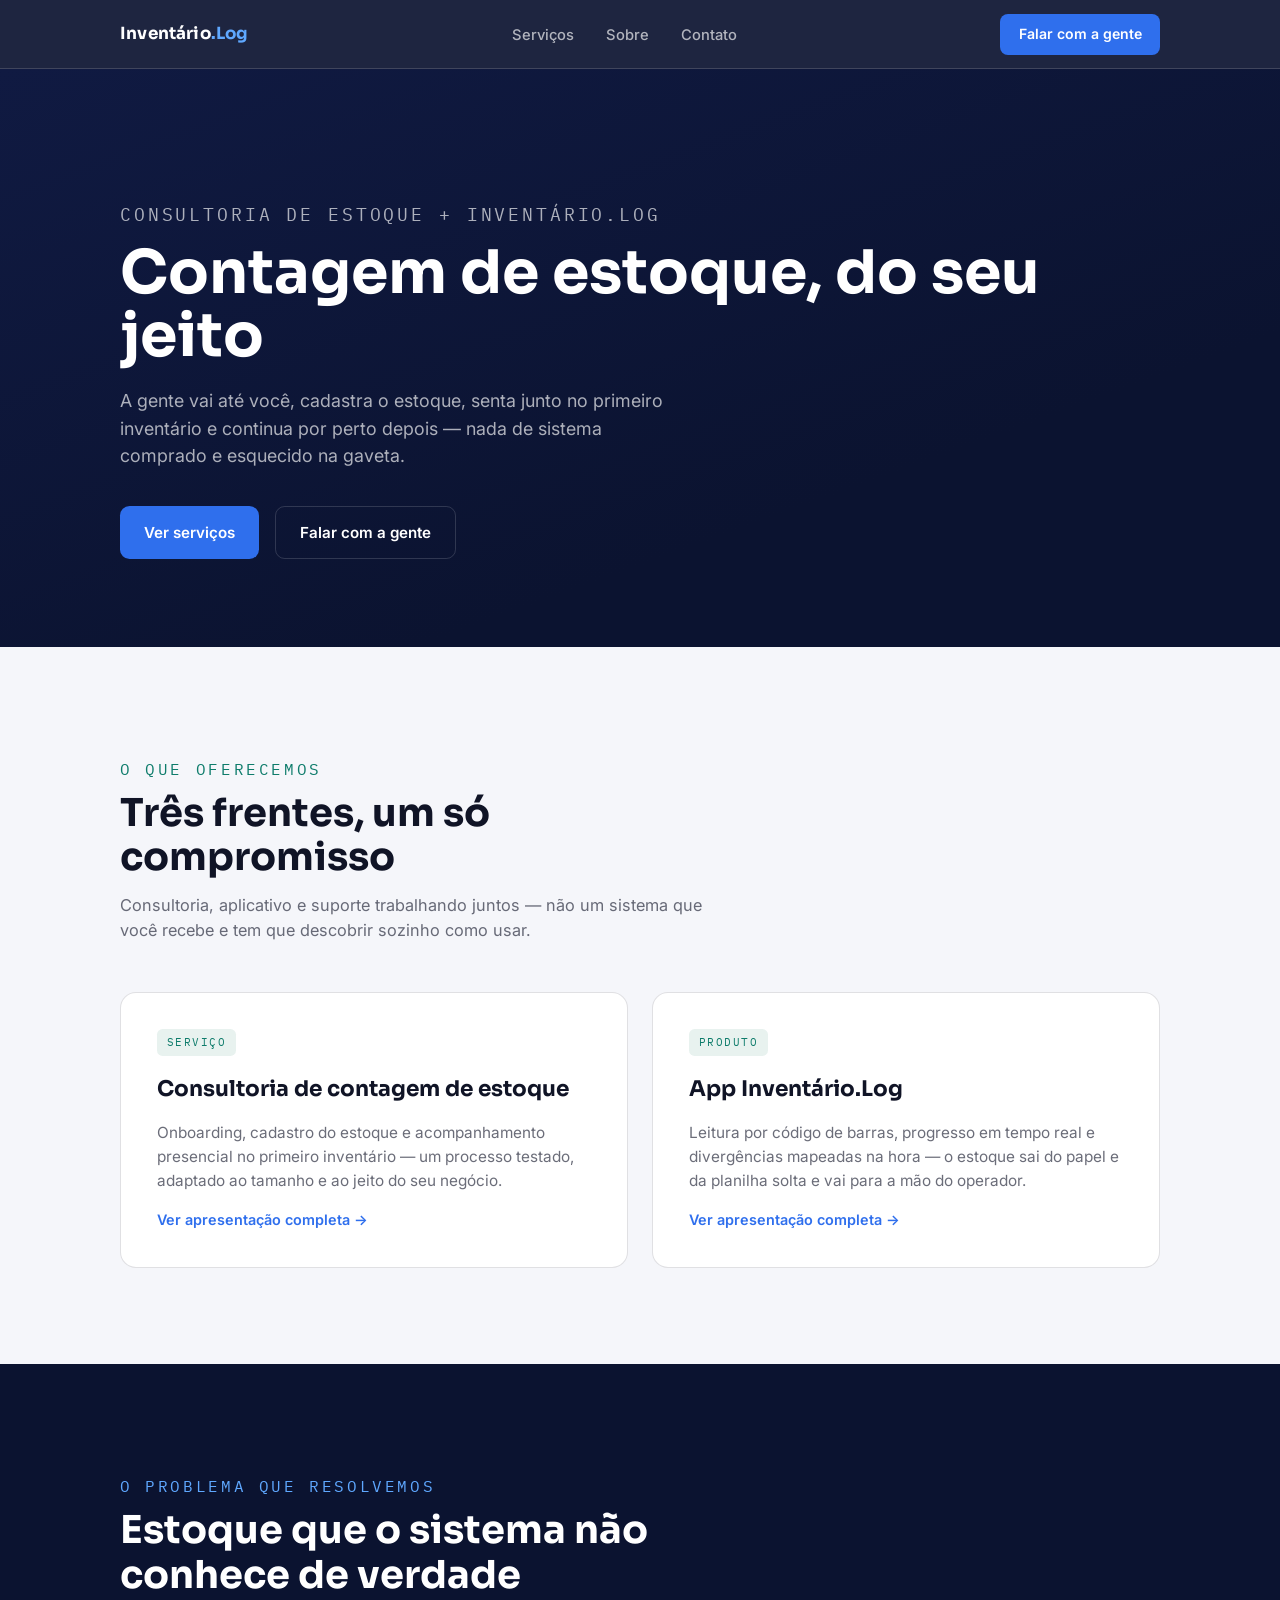
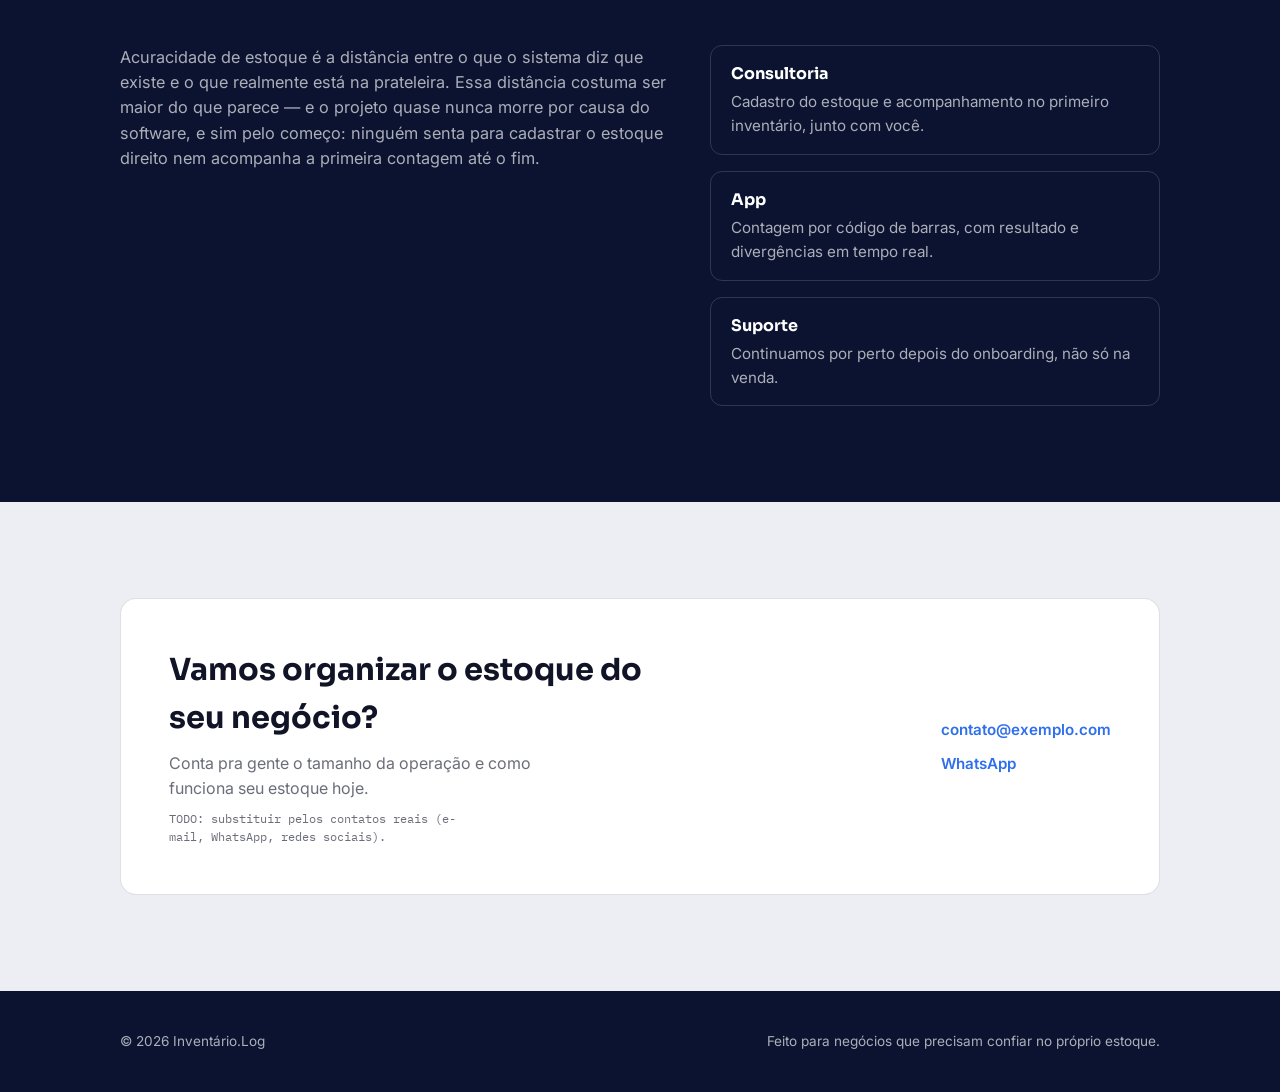
==== index.html @ 57f144ff "Initial site: landing page + service presentations Landing page built from scratch reusing the visua" ====
<!DOCTYPE html>
<html lang="pt-BR">
<head>
<meta charset="UTF-8">
<meta name="viewport" content="width=device-width, initial-scale=1.0">
<title>Inventário.Log — Consultoria e app de contagem de estoque</title>
<meta name="description" content="Consultoria de contagem de estoque + Inventário.Log: app para contar, conferir e organizar o estoque com leitura de código de barras e resultado em tempo real.">
<link rel="preconnect" href="https://fonts.googleapis.com">
<link rel="preconnect" href="https://fonts.gstatic.com" crossorigin>
<link href="https://fonts.googleapis.com/css2?family=Sora:wght@400;500;600;700;800&family=Inter:wght@400;500;600;700&family=IBM+Plex+Mono:wght@400;500;600&display=swap" rel="stylesheet">
<link rel="stylesheet" href="assets/css/site.css">
</head>
<body>

<nav class="nav">
  <div class="wrap">
    <a class="nav-logo" href="#top">Inventário<span>.Log</span></a>
    <ul class="nav-links">
      <li><a href="#servicos">Serviços</a></li>
      <li><a href="#sobre">Sobre</a></li>
      <li><a href="#contato">Contato</a></li>
    </ul>
    <a class="nav-cta" href="#contato">Falar com a gente</a>
  </div>
</nav>

<header class="hero" id="top">
  <div class="wrap">
    <p class="eyebrow">Consultoria de estoque + Inventário.Log</p>
    <h1>Contagem de estoque, do seu jeito</h1>
    <p>A gente vai até você, cadastra o estoque, senta junto no primeiro inventário e continua por perto depois — nada de sistema comprado e esquecido na gaveta.</p>
    <div class="hero-actions">
      <a class="btn btn-primary" href="#servicos">Ver serviços</a>
      <a class="btn btn-ghost" href="#contato">Falar com a gente</a>
    </div>
  </div>
</header>

<section class="services" id="servicos">
  <div class="wrap">
    <div class="section-head">
      <p class="eyebrow">O que oferecemos</p>
      <h2>Três frentes, um só compromisso</h2>
      <p>Consultoria, aplicativo e suporte trabalhando juntos — não um sistema que você recebe e tem que descobrir sozinho como usar.</p>
    </div>
    <div class="service-grid">
      <a class="service-card" href="servicos/consultoria.html">
        <span class="service-tag">Serviço</span>
        <h3>Consultoria de contagem de estoque</h3>
        <p>Onboarding, cadastro do estoque e acompanhamento presencial no primeiro inventário — um processo testado, adaptado ao tamanho e ao jeito do seu negócio.</p>
        <span class="service-link">Ver apresentação completa →</span>
      </a>
      <a class="service-card" href="servicos/inventario-log.html">
        <span class="service-tag">Produto</span>
        <h3>App Inventário.Log</h3>
        <p>Leitura por código de barras, progresso em tempo real e divergências mapeadas na hora — o estoque sai do papel e da planilha solta e vai para a mão do operador.</p>
        <span class="service-link">Ver apresentação completa →</span>
      </a>
    </div>
  </div>
</section>

<section class="about" id="sobre">
  <div class="wrap">
    <div class="section-head">
      <p class="eyebrow">O problema que resolvemos</p>
      <h2>Estoque que o sistema não conhece de verdade</h2>
    </div>
    <div class="about-grid">
      <p>Acuracidade de estoque é a distância entre o que o sistema diz que existe e o que realmente está na prateleira. Essa distância costuma ser maior do que parece — e o projeto quase nunca morre por causa do software, e sim pelo começo: ninguém senta para cadastrar o estoque direito nem acompanha a primeira contagem até o fim.</p>
      <ul class="about-list">
        <li><strong>Consultoria</strong>Cadastro do estoque e acompanhamento no primeiro inventário, junto com você.</li>
        <li><strong>App</strong>Contagem por código de barras, com resultado e divergências em tempo real.</li>
        <li><strong>Suporte</strong>Continuamos por perto depois do onboarding, não só na venda.</li>
      </ul>
    </div>
  </div>
</section>

<section class="contact" id="contato">
  <div class="wrap">
    <div class="contact-box">
      <div>
        <h2>Vamos organizar o estoque do seu negócio?</h2>
        <p>Conta pra gente o tamanho da operação e como funciona seu estoque hoje.</p>
        <p class="todo-note">TODO: substituir pelos contatos reais (e-mail, WhatsApp, redes sociais).</p>
      </div>
      <div class="contact-links">
        <a href="mailto:contato@exemplo.com">contato@exemplo.com</a>
        <a href="https://wa.me/5500000000000">WhatsApp</a>
      </div>
    </div>
  </div>
</section>

<footer>
  <div class="wrap">
    <span>© <span id="year"></span> Inventário.Log</span>
    <span>Feito para negócios que precisam confiar no próprio estoque.</span>
  </div>
</footer>

<script>document.getElementById('year').textContent = new Date().getFullYear();</script>
</body>
</html>
---- assets/css/site.css ----
:root{
  --navy:#0B1330;
  --navy-2:#101A42;
  --blue:#2F6FED;
  --blue-2:#5FA8FF;
  --teal:#0E7C6B;
  --mint:#E8F2EF;
  --green:#1E9E4A;
  --red:#E5484D;
  --paper:#F5F6FA;
  --paper-2:#ECEEF4;
  --ink:#101426;
  --muted:rgba(16,20,38,.62);
  --line:rgba(16,20,38,.13);
  --on-navy-muted:rgba(255,255,255,.66);
  --on-navy-line:rgba(255,255,255,.15);
  --display:'Sora',system-ui,sans-serif;
  --body:'Inter',system-ui,sans-serif;
  --mono:'IBM Plex Mono',ui-monospace,monospace;
}

*{ box-sizing:border-box; margin:0; padding:0; }
html{ scroll-behavior:smooth; }
body{
  font-family:var(--body);
  background:var(--paper);
  color:var(--ink);
  -webkit-font-smoothing:antialiased;
  line-height:1.55;
}
img{ max-width:100%; display:block; }
a{ color:inherit; }
::selection{ background:var(--teal); color:#fff; }

.wrap{ max-width:1120px; margin:0 auto; padding:0 clamp(1.25rem,4vw,2.5rem); }

/* NAV */
.nav{
  position:sticky; top:0; z-index:20;
  background:rgba(11,19,48,.92); backdrop-filter:blur(8px);
  border-bottom:1px solid var(--on-navy-line);
}
.nav .wrap{ display:flex; align-items:center; justify-content:space-between; height:4.25rem; }
.nav-logo{ font-family:var(--display); font-weight:700; color:#fff; font-size:1.05rem; letter-spacing:.01em; text-decoration:none; }
.nav-logo span{ color:var(--blue-2); }
.nav-links{ display:flex; gap:clamp(1rem,3vw,2rem); list-style:none; }
.nav-links a{ color:var(--on-navy-muted); text-decoration:none; font-size:.92rem; font-weight:500; transition:color .2s ease; }
.nav-links a:hover{ color:#fff; }
.nav-cta{
  background:var(--blue); color:#fff; text-decoration:none; font-size:.88rem; font-weight:600;
  padding:.6rem 1.15rem; border-radius:.5rem; transition:background .2s ease;
}
.nav-cta:hover{ background:var(--blue-2); }
.nav-toggle{ display:none; }

/* HERO */
.hero{
  background:linear-gradient(160deg,var(--navy-2) 0%, var(--navy) 70%);
  color:#fff;
  padding:clamp(4.5rem,10vw,7rem) 0 clamp(3.5rem,8vw,5.5rem);
}
.eyebrow{
  font-family:var(--mono); font-size:.75rem; letter-spacing:.16em; text-transform:uppercase;
  color:var(--blue-2);
}
.hero h1{
  font-family:var(--display); font-weight:700; line-height:1.05;
  font-size:clamp(2.2rem,5.5vw,3.75rem); max-width:20ch; margin-top:.75rem;
}
.hero p{
  font-size:clamp(1rem,1.4vw,1.2rem); max-width:52ch; margin-top:1.25rem;
  color:var(--on-navy-muted);
}
.hero-actions{ display:flex; gap:1rem; flex-wrap:wrap; margin-top:2.25rem; }
.btn{
  display:inline-flex; align-items:center; gap:.5rem; text-decoration:none;
  font-weight:600; font-size:.95rem; padding:.85rem 1.5rem; border-radius:.6rem;
  transition:transform .2s ease, background .2s ease, border-color .2s ease;
}
.btn:hover{ transform:translateY(-2px); }
.btn-primary{ background:var(--blue); color:#fff; }
.btn-primary:hover{ background:var(--blue-2); }
.btn-ghost{ background:transparent; color:#fff; border:1px solid var(--on-navy-line); }
.btn-ghost:hover{ border-color:var(--blue-2); }

/* SECTIONS */
section{ padding:clamp(3.5rem,8vw,6rem) 0; }
.section-head{ max-width:60ch; margin-bottom:clamp(2rem,5vw,3rem); }
.section-head .eyebrow{ color:var(--teal); }
.section-head h2{
  font-family:var(--display); font-weight:700; font-size:clamp(1.7rem,3.5vw,2.4rem);
  margin-top:.6rem; line-height:1.15;
}
.section-head p{ color:var(--muted); margin-top:.85rem; font-size:1.02rem; }

/* SERVICES */
.services{ background:var(--paper); }
.service-grid{ display:grid; grid-template-columns:repeat(auto-fit,minmax(300px,1fr)); gap:1.5rem; }
.service-card{
  background:#fff; border:1px solid var(--line); border-radius:1rem;
  padding:clamp(1.75rem,3vw,2.25rem); text-decoration:none; color:var(--ink);
  display:flex; flex-direction:column; gap:1rem;
  transition:transform .25s ease, box-shadow .25s ease, border-color .25s ease;
}
.service-card:hover{
  transform:translateY(-4px); border-color:var(--blue-2);
  box-shadow:0 20px 40px -24px rgba(11,19,48,.35);
}
.service-tag{
  font-family:var(--mono); font-size:.7rem; letter-spacing:.14em; text-transform:uppercase;
  color:var(--teal); background:var(--mint); padding:.3rem .6rem; border-radius:.35rem; align-self:flex-start;
}
.service-card h3{ font-family:var(--display); font-size:1.35rem; font-weight:700; }
.service-card p{ color:var(--muted); font-size:.96rem; flex:1; }
.service-link{ font-weight:600; font-size:.9rem; color:var(--blue); display:inline-flex; align-items:center; gap:.4rem; }
.service-card:hover .service-link{ color:var(--blue-2); }

/* ABOUT */
.about{ background:var(--navy); color:#fff; }
.about .section-head .eyebrow{ color:var(--blue-2); }
.about-grid{ display:grid; grid-template-columns:1.1fr .9fr; gap:2.5rem; align-items:start; }
.about-grid p{ color:var(--on-navy-muted); font-size:1.02rem; }
.about-list{ list-style:none; display:flex; flex-direction:column; gap:1rem; }
.about-list li{
  border:1px solid var(--on-navy-line); border-radius:.75rem; padding:1rem 1.25rem;
  font-size:.95rem; color:var(--on-navy-muted);
}
.about-list strong{ display:block; color:#fff; font-family:var(--display); font-size:1rem; margin-bottom:.25rem; }
@media (max-width:820px){ .about-grid{ grid-template-columns:1fr; } }

/* CONTACT */
.contact{ background:var(--paper-2); }
.contact-box{
  background:#fff; border:1px solid var(--line); border-radius:1rem;
  padding:clamp(2rem,5vw,3rem); display:flex; flex-wrap:wrap; gap:2rem; justify-content:space-between; align-items:center;
}
.contact-box h2{ font-family:var(--display); font-size:clamp(1.4rem,3vw,1.9rem); max-width:22ch; }
.contact-box p{ color:var(--muted); margin-top:.6rem; max-width:42ch; }
.contact-links{ display:flex; flex-direction:column; gap:.6rem; font-size:.95rem; }
.contact-links a{ text-decoration:none; color:var(--blue); font-weight:600; }
.todo-note{ font-family:var(--mono); font-size:.72rem; color:var(--red); margin-top:.5rem; }

/* FOOTER */
footer{ background:var(--navy); color:var(--on-navy-muted); padding:2.5rem 0; font-size:.85rem; }
footer .wrap{ display:flex; justify-content:space-between; flex-wrap:wrap; gap:1rem; }

@media (max-width:720px){
  .nav-links{ display:none; }
}
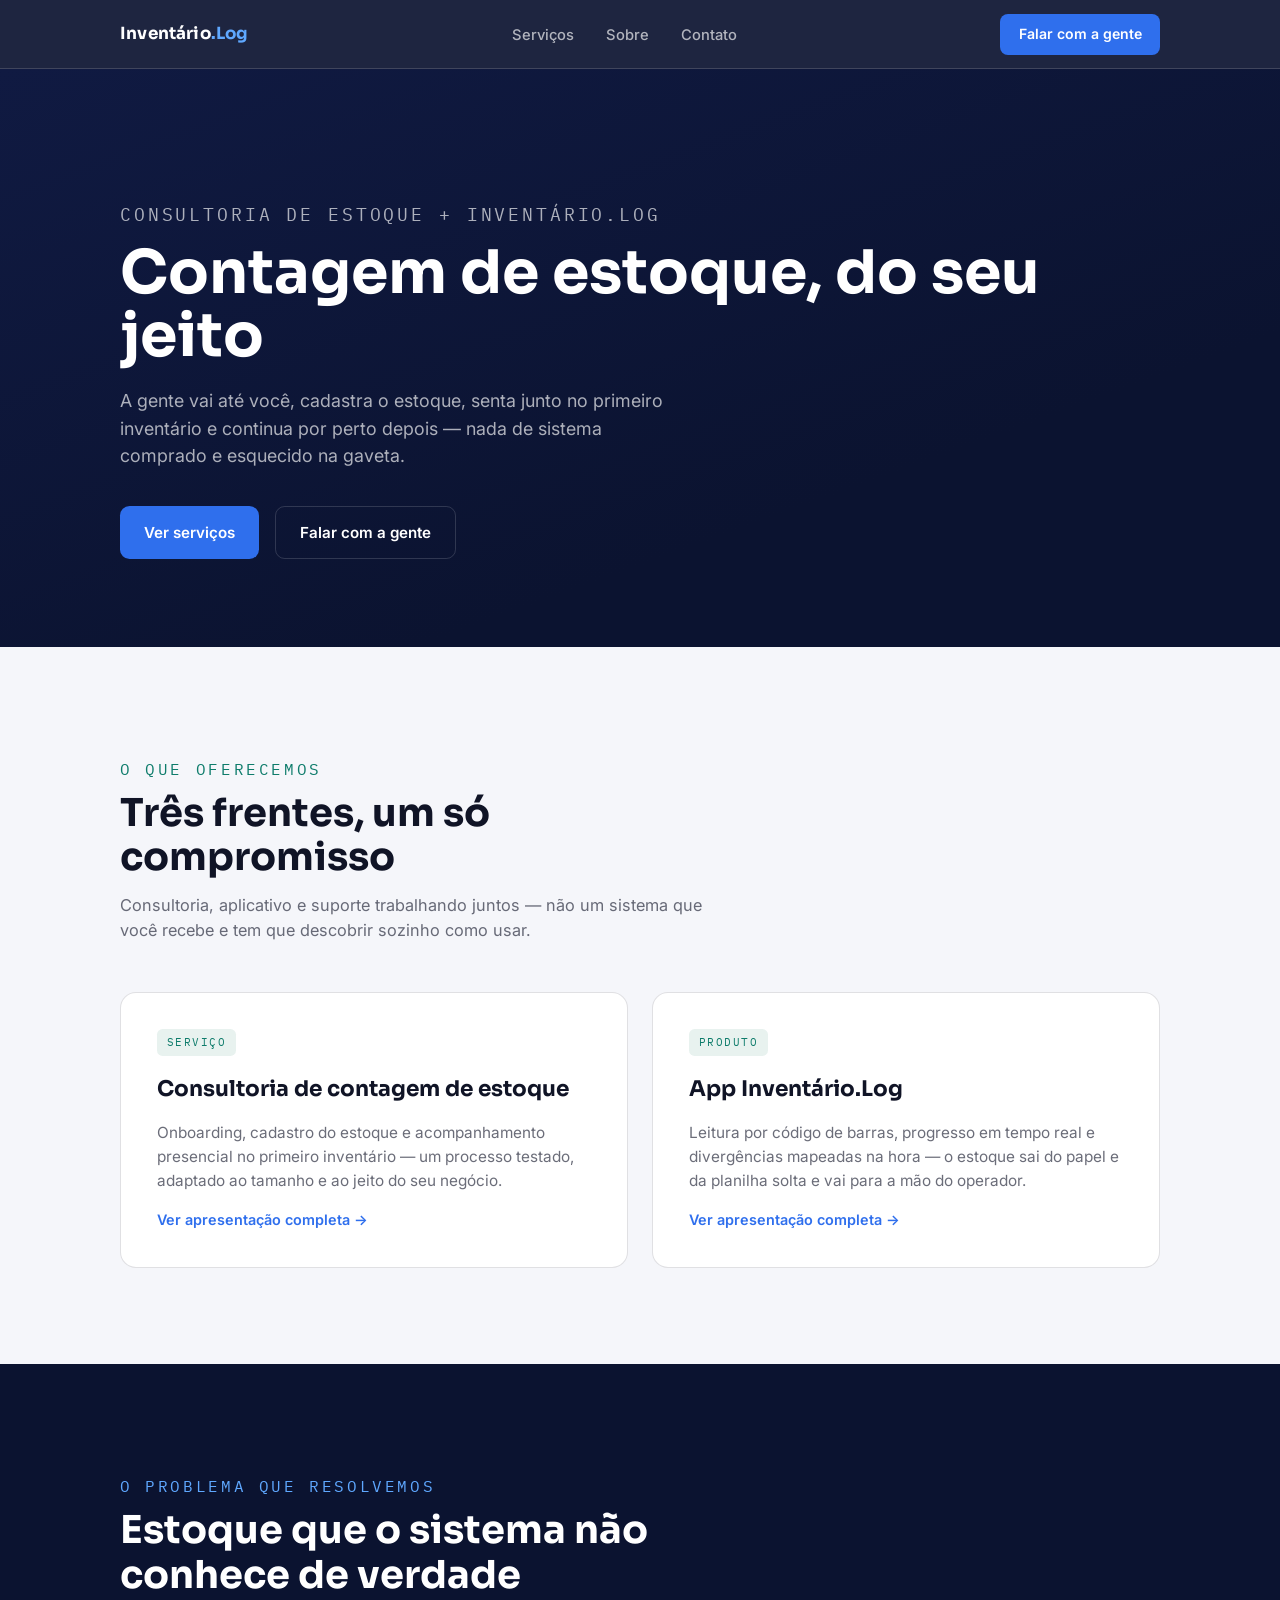
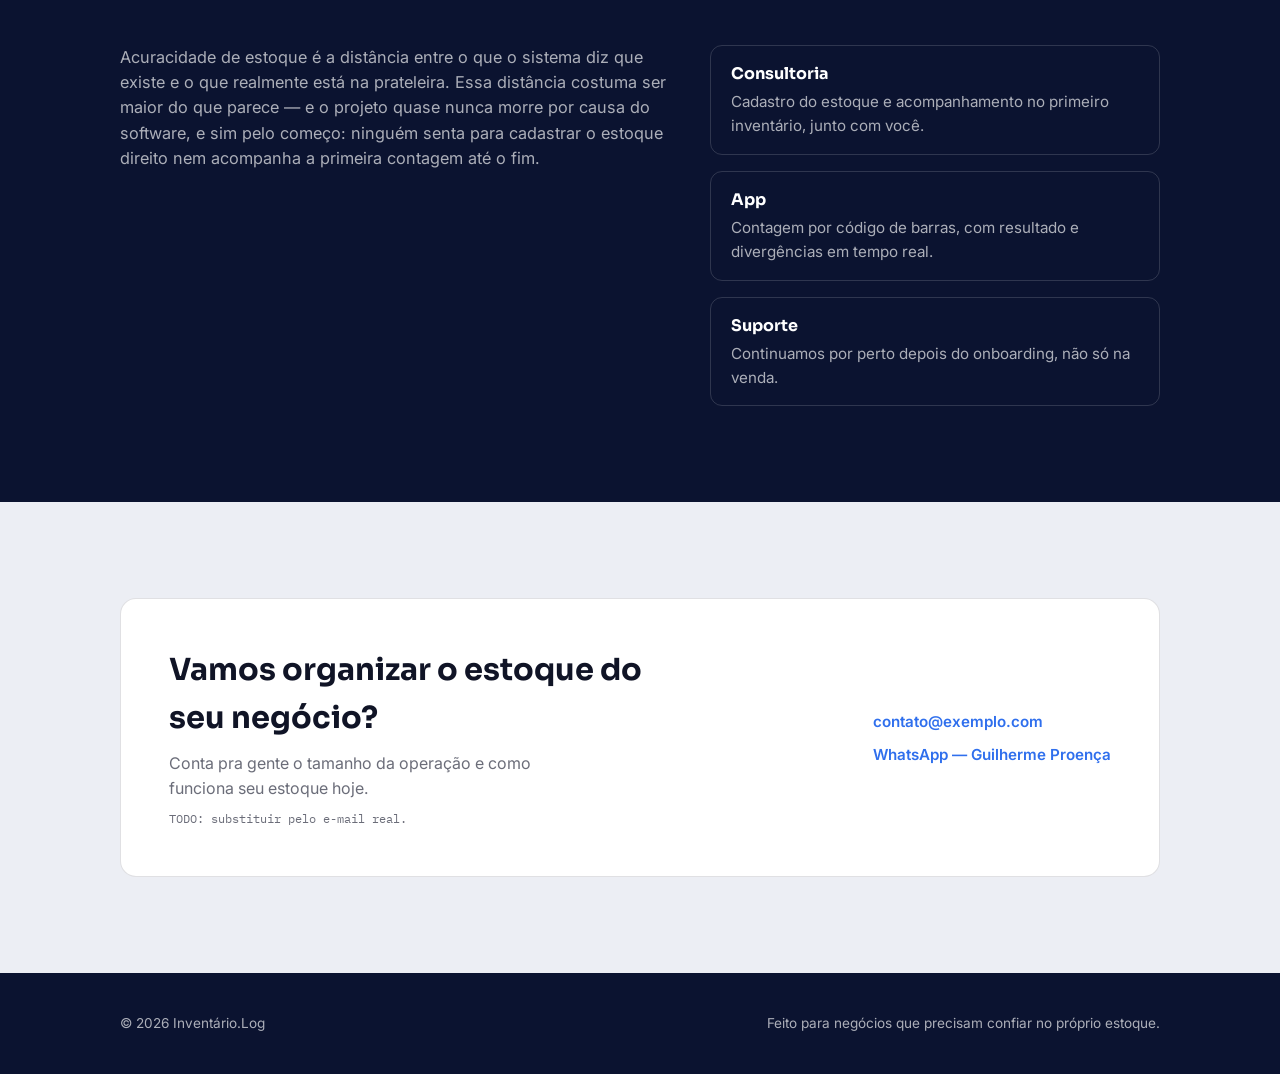
==== commit feaab27d: "Add WhatsApp contact (Guilherme Proença)" ====
--- a/index.html
+++ b/index.html
@@ -83,11 +83,11 @@
       <div>
         <h2>Vamos organizar o estoque do seu negócio?</h2>
         <p>Conta pra gente o tamanho da operação e como funciona seu estoque hoje.</p>
-        <p class="todo-note">TODO: substituir pelos contatos reais (e-mail, WhatsApp, redes sociais).</p>
+        <p class="todo-note">TODO: substituir pelo e-mail real.</p>
       </div>
       <div class="contact-links">
         <a href="mailto:contato@exemplo.com">contato@exemplo.com</a>
-        <a href="https://wa.me/5500000000000">WhatsApp</a>
+        <a href="https://wa.me/5555991413773" target="_blank" rel="noopener">WhatsApp — Guilherme Proença</a>
       </div>
     </div>
   </div>
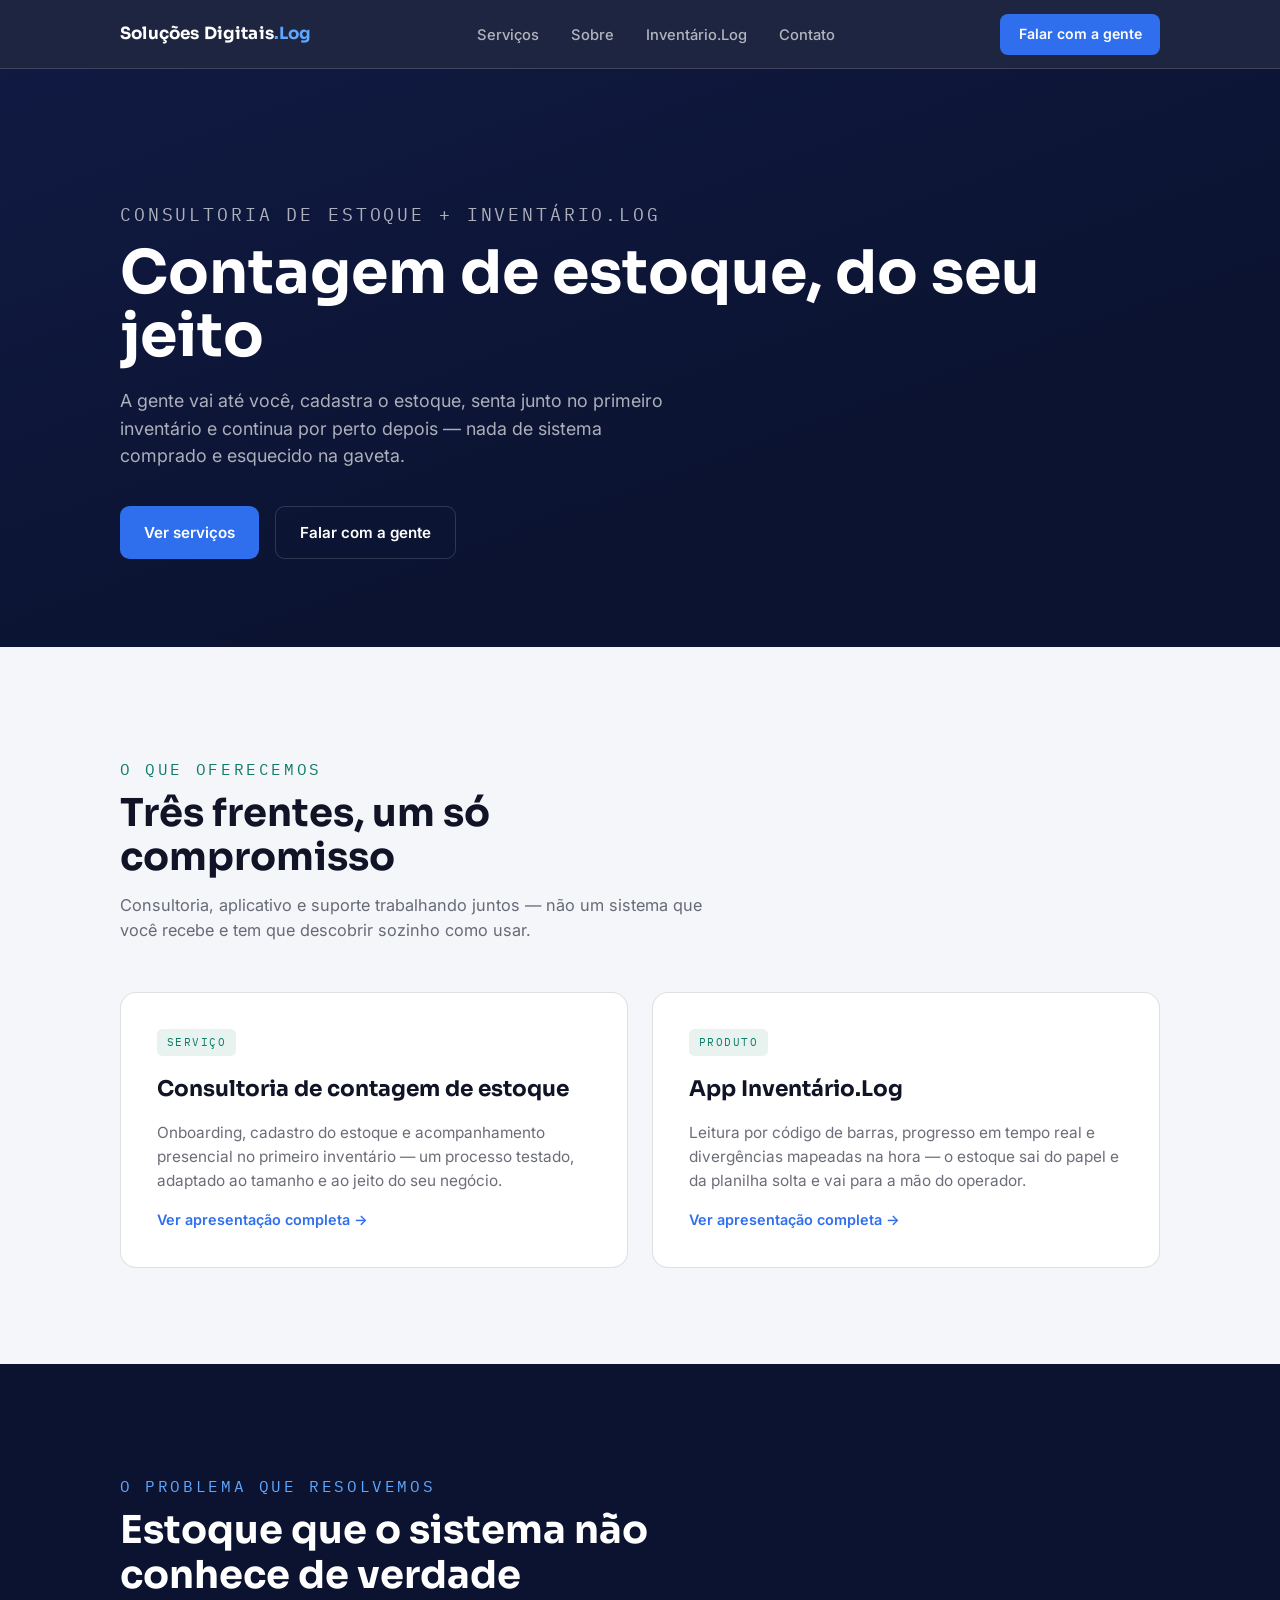
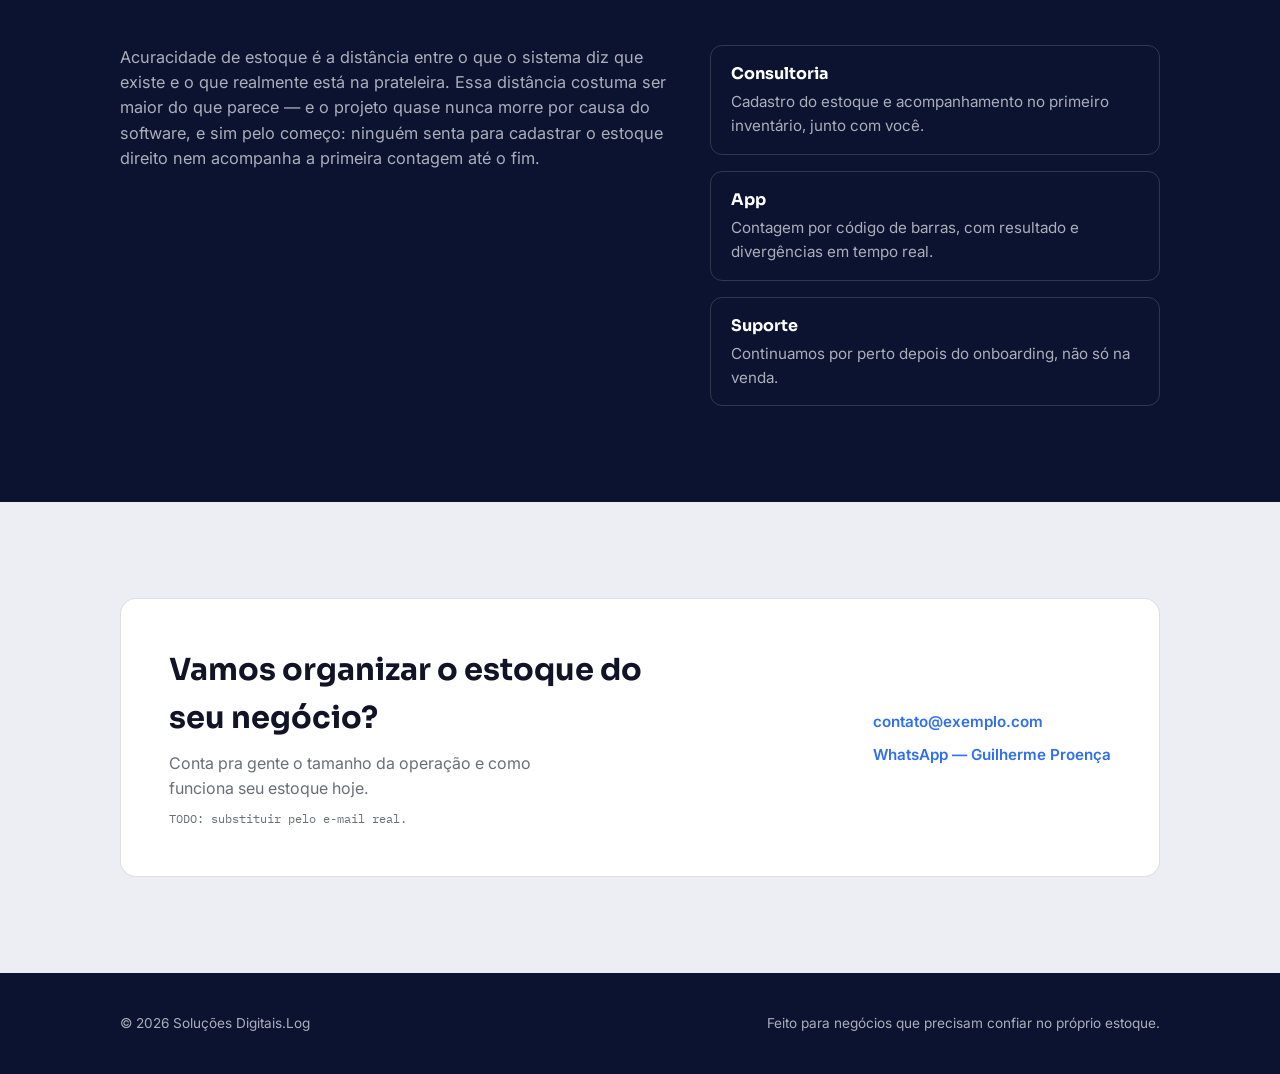
==== commit 55baa33a: "Rebrand nav to Soluções Digitais.Log, add Inventário.Log as menu item The company brand now leads th" ====
--- a/index.html
+++ b/index.html
@@ -14,10 +14,11 @@
 
 <nav class="nav">
   <div class="wrap">
-    <a class="nav-logo" href="#top">Inventário<span>.Log</span></a>
+    <a class="nav-logo" href="#top">Soluções Digitais<span>.Log</span></a>
     <ul class="nav-links">
       <li><a href="#servicos">Serviços</a></li>
       <li><a href="#sobre">Sobre</a></li>
+      <li><a href="servicos/inventario-log.html">Inventário.Log</a></li>
       <li><a href="#contato">Contato</a></li>
     </ul>
     <a class="nav-cta" href="#contato">Falar com a gente</a>
@@ -95,7 +96,7 @@
 
 <footer>
   <div class="wrap">
-    <span>© <span id="year"></span> Inventário.Log</span>
+    <span>© <span id="year"></span> Soluções Digitais.Log</span>
     <span>Feito para negócios que precisam confiar no próprio estoque.</span>
   </div>
 </footer>
